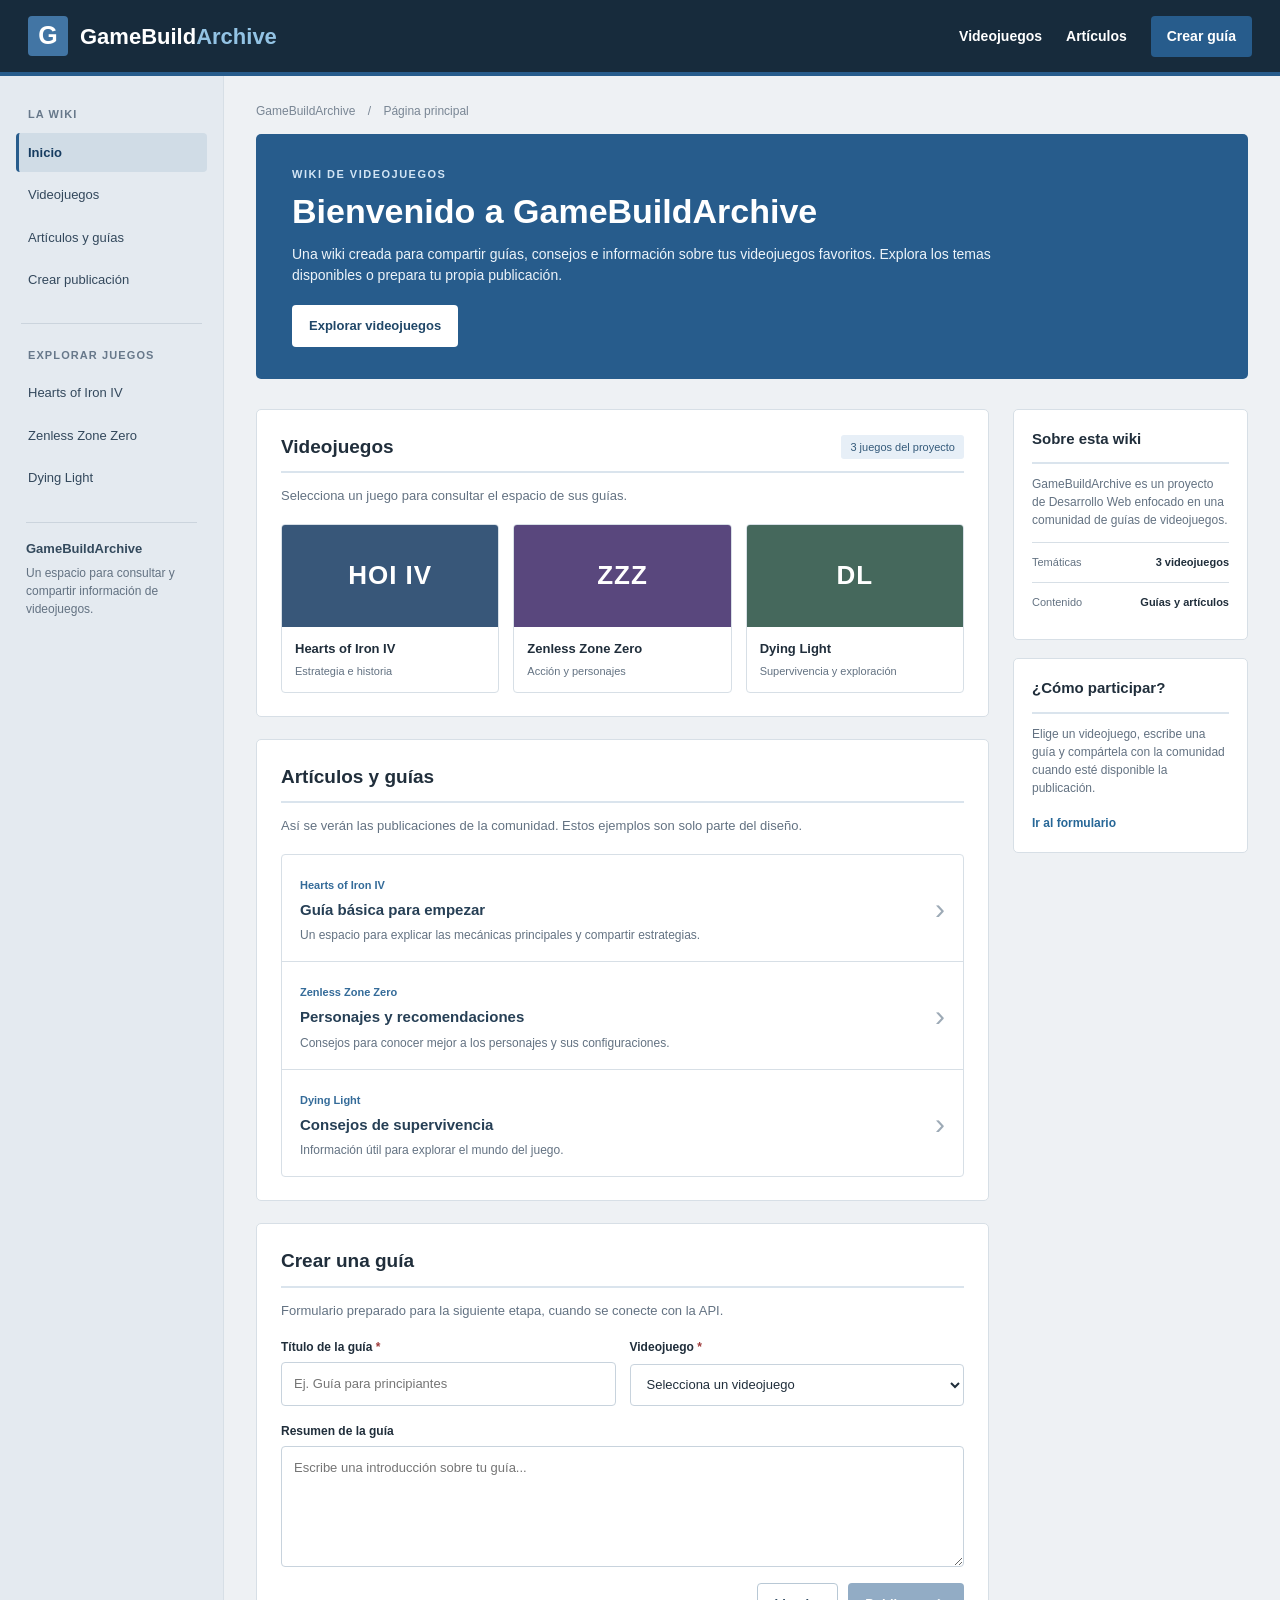
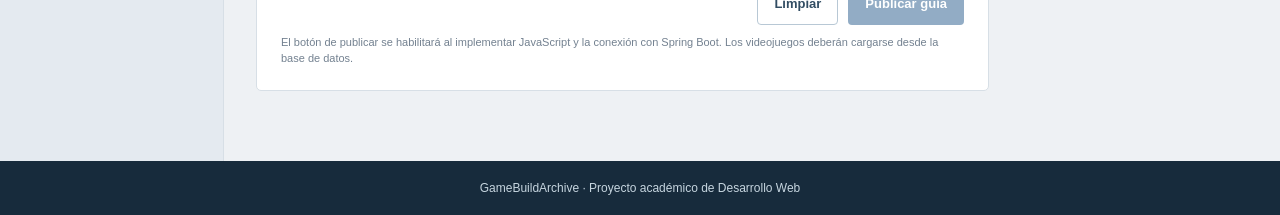
==== frontend/index.html @ 0c098656 "Primera implementacion de frontend" ====
<!DOCTYPE html>
<html lang="es">
<head>
  <meta charset="UTF-8">
  <meta name="viewport" content="width=device-width, initial-scale=1.0">
  <meta name="description" content="GameBuildArchive, wiki y comunidad de guías de videojuegos.">
  <title>GameBuildArchive | Wiki de videojuegos</title>
  <link rel="stylesheet" href="css/styles.css">
</head>
<body>
  <header class="cabecera" id="inicio">
    <div class="cabecera-interior">
      <a class="logo" href="#inicio" aria-label="GameBuildArchive, inicio">
        <span class="logo-cuadro" aria-hidden="true">G</span>
        <span>GameBuild<span class="logo-resaltado">Archive</span></span>
      </a>
      <nav class="enlaces-superiores" aria-label="Navegación superior">
        <a href="#videojuegos">Videojuegos</a>
        <a href="#articulos">Artículos</a>
        <a class="enlace-contribuir" href="#crear-guia">Crear guía</a>
      </nav>
    </div>
  </header>

  <div class="estructura">
    <aside class="barra-lateral" aria-label="Menú de la wiki">
      <p class="lateral-titulo">LA WIKI</p>
      <nav class="menu-lateral" aria-label="Secciones">
        <a href="#inicio" class="seleccionado">Inicio</a>
        <a href="#videojuegos">Videojuegos</a>
        <a href="#articulos">Artículos y guías</a>
        <a href="#crear-guia">Crear publicación</a>
      </nav>
      <div class="separador-lateral"></div>
      <p class="lateral-titulo">EXPLORAR JUEGOS</p>
      <nav class="menu-lateral" aria-label="Juegos disponibles">
        <a href="#hoi4">Hearts of Iron IV</a>
        <a href="#zzz">Zenless Zone Zero</a>
        <a href="#dyinglight">Dying Light</a>
      </nav>
      <div class="nota-lateral">
        <strong>GameBuildArchive</strong>
        <p>Un espacio para consultar y compartir información de videojuegos.</p>
      </div>
    </aside>

    <main class="principal">
      <div class="ruta">GameBuildArchive <span aria-hidden="true">/</span> Página principal</div>
      <section class="bienvenida" aria-labelledby="titulo-inicio">
        <p class="sobretitulo">WIKI DE VIDEOJUEGOS</p>
        <h1 id="titulo-inicio">Bienvenido a GameBuildArchive</h1>
        <p>Una wiki creada para compartir guías, consejos e información sobre tus videojuegos favoritos. Explora los temas disponibles o prepara tu propia publicación.</p>
        <a class="boton boton-claro" href="#videojuegos">Explorar videojuegos</a>
      </section>

      <div class="columnas-contenido">
        <div class="contenido-central">
          <section class="seccion" id="videojuegos" aria-labelledby="titulo-videojuegos">
            <div class="encabezado-seccion">
              <h2 id="titulo-videojuegos">Videojuegos</h2>
              <span class="etiqueta-simple">3 juegos del proyecto</span>
            </div>
            <p class="texto-secundario">Selecciona un juego para consultar el espacio de sus guías.</p>
            <div class="tarjetas-juegos">
              <a class="tarjeta-juego" href="#articulos" id="hoi4">
                <span class="bloque-juego bloque-azul" aria-hidden="true">HOI IV</span>
                <span class="tarjeta-cuerpo"><strong>Hearts of Iron IV</strong><small>Estrategia e historia</small></span>
              </a>
              <a class="tarjeta-juego" href="#articulos" id="zzz">
                <span class="bloque-juego bloque-violeta" aria-hidden="true">ZZZ</span>
                <span class="tarjeta-cuerpo"><strong>Zenless Zone Zero</strong><small>Acción y personajes</small></span>
              </a>
              <a class="tarjeta-juego" href="#articulos" id="dyinglight">
                <span class="bloque-juego bloque-verde" aria-hidden="true">DL</span>
                <span class="tarjeta-cuerpo"><strong>Dying Light</strong><small>Supervivencia y exploración</small></span>
              </a>
            </div>
          </section>

          <section class="seccion" id="articulos" aria-labelledby="titulo-articulos">
            <div class="encabezado-seccion"><h2 id="titulo-articulos">Artículos y guías</h2></div>
            <p class="texto-secundario">Así se verán las publicaciones de la comunidad. Estos ejemplos son solo parte del diseño.</p>
            <div class="lista-articulos">
              <article class="articulo">
                <div><span class="categoria-articulo">Hearts of Iron IV</span><h3>Guía básica para empezar</h3><p>Un espacio para explicar las mecánicas principales y compartir estrategias.</p></div>
                <span class="indicador-articulo" aria-hidden="true">›</span>
              </article>
              <article class="articulo">
                <div><span class="categoria-articulo">Zenless Zone Zero</span><h3>Personajes y recomendaciones</h3><p>Consejos para conocer mejor a los personajes y sus configuraciones.</p></div>
                <span class="indicador-articulo" aria-hidden="true">›</span>
              </article>
              <article class="articulo">
                <div><span class="categoria-articulo">Dying Light</span><h3>Consejos de supervivencia</h3><p>Información útil para explorar el mundo del juego.</p></div>
                <span class="indicador-articulo" aria-hidden="true">›</span>
              </article>
            </div>
          </section>

          <section class="seccion" id="crear-guia" aria-labelledby="titulo-crear">
            <div class="encabezado-seccion"><h2 id="titulo-crear">Crear una guía</h2></div>
            <p class="texto-secundario">Formulario preparado para la siguiente etapa, cuando se conecte con la API.</p>
            <form class="formulario" id="form-publicacion" autocomplete="off">
              <div class="fila-campos">
                <div class="campo">
                  <label for="titulo">Título de la guía <span aria-hidden="true">*</span></label>
                  <input id="titulo" name="titulo" type="text" maxlength="180" required placeholder="Ej. Guía para principiantes">
                </div>
                <div class="campo">
                  <label for="videojuego">Videojuego <span aria-hidden="true">*</span></label>
                  <select id="videojuego" name="videojuegoId" required>
                    <option value="" selected>Selecciona un videojuego</option>
                    <option value="hoi4">Hearts of Iron IV</option>
                    <option value="zzz">Zenless Zone Zero</option>
                    <option value="dyinglight">Dying Light</option>
                  </select>
                </div>
              </div>
              <div class="campo">
                <label for="resumen">Resumen de la guía</label>
                <textarea id="resumen" name="resumen" rows="5" placeholder="Escribe una introducción sobre tu guía..."></textarea>
              </div>
              <div class="acciones-formulario">
                <button type="reset" class="boton boton-borde">Limpiar</button>
                <button type="button" class="boton boton-oscuro" disabled title="Se habilitará al integrar la API">Publicar guía</button>
              </div>
              <p class="nota-formulario">El botón de publicar se habilitará al implementar JavaScript y la conexión con Spring Boot. Los videojuegos deberán cargarse desde la base de datos.</p>
            </form>
          </section>
        </div>

        <aside class="panel-derecho" aria-label="Información de la comunidad">
          <section class="panel-informativo">
            <h2>Sobre esta wiki</h2>
            <p>GameBuildArchive es un proyecto de Desarrollo Web enfocado en una comunidad de guías de videojuegos.</p>
            <div class="dato-simple"><span>Temáticas</span><strong>3 videojuegos</strong></div>
            <div class="dato-simple"><span>Contenido</span><strong>Guías y artículos</strong></div>
          </section>
          <section class="panel-informativo">
            <h2>¿Cómo participar?</h2>
            <p>Elige un videojuego, escribe una guía y compártela con la comunidad cuando esté disponible la publicación.</p>
            <a class="enlace-texto" href="#crear-guia">Ir al formulario</a>
          </section>
        </aside>
      </div>
    </main>
  </div>

  <footer class="pie">GameBuildArchive · Proyecto académico de Desarrollo Web</footer>
</body>
</html>
---- frontend/css/styles.css ----
:root {
  --fondo: #eef1f4;
  --blanco: #ffffff;
  --texto: #202e3b;
  --secundario: #637282;
  --borde: #d7dfe6;
  --azul: #275c8c;
  --cabecera: #172b3c;
  --lateral: #e4eaf0;
}
* { box-sizing: border-box; }
html { scroll-behavior: smooth; }
body { margin: 0; background: var(--fondo); color: var(--texto); font-family: Arial, Helvetica, sans-serif; line-height: 1.5; }
a { color: inherit; text-decoration: none; }
button, input, textarea, select { font: inherit; }
button, a, input, select, textarea { -webkit-tap-highlight-color: transparent; }
a:focus-visible, button:focus-visible, input:focus-visible, select:focus-visible, textarea:focus-visible { outline: 3px solid #75a9d2; outline-offset: 2px; }
.cabecera { background: var(--cabecera); color: #fff; border-bottom: 4px solid var(--azul); }
.cabecera-interior { max-width: 1440px; margin: 0 auto; min-height: 72px; padding: 0 28px; display: flex; gap: 25px; justify-content: space-between; align-items: center; }
.logo { font-size: 22px; font-weight: 800; display: inline-flex; align-items: center; gap: 12px; white-space: nowrap; }
.logo-cuadro { display: grid; place-items: center; width: 40px; height: 40px; background: #4275a4; color: white; font-size: 25px; border-radius: 4px; }
.logo-resaltado { color: #93c3e4; }
.enlaces-superiores { display: flex; align-items: center; gap: 24px; font-size: 14px; font-weight: bold; }
.enlaces-superiores a:hover { text-decoration: underline; }
.enlace-contribuir { background: var(--azul); padding: 10px 16px; border-radius: 4px; }
.estructura { display: grid; grid-template-columns: 224px minmax(0, 1fr); max-width: 1440px; margin: 0 auto; min-height: calc(100vh - 120px); }
.barra-lateral { padding: 30px 16px; background: var(--lateral); border-right: 1px solid var(--borde); }
.lateral-titulo { margin: 0 0 10px 12px; font-size: 11px; color: #67788a; font-weight: 800; letter-spacing: 1.1px; }
.menu-lateral { display: flex; flex-direction: column; gap: 3px; }
.menu-lateral a { padding: 10px 12px; font-size: 13px; border-radius: 4px; color: #33485c; }
.menu-lateral a:hover, .menu-lateral a.seleccionado { background: #d0dce6; color: #163c61; }
.menu-lateral a.seleccionado { font-weight: bold; border-left: 3px solid var(--azul); padding-left: 9px; }
.separador-lateral { height: 1px; background: #cbd4dd; margin: 23px 5px; }
.nota-lateral { border-top: 1px solid #cbd4dd; margin: 24px 10px 0; padding-top: 16px; font-size: 12px; color: var(--secundario); }
.nota-lateral strong { display: block; color: #344a5d; font-size: 13px; }
.nota-lateral p { margin: 6px 0; }
.principal { min-width: 0; padding: 26px 32px 48px; }
.ruta { color: #798694; font-size: 12px; margin-bottom: 14px; }
.ruta span { margin: 0 9px; }
.bienvenida { background: var(--azul); border-radius: 5px; color: #fff; padding: 32px 36px; margin-bottom: 30px; }
.sobretitulo { margin: 0 0 8px; color: #d2e5f5; font-size: 11px; font-weight: 800; letter-spacing: 1.5px; }
h1 { font-size: clamp(25px, 3vw, 34px); line-height: 1.2; margin: 0 0 13px; }
.bienvenida p:not(.sobretitulo) { max-width: 720px; font-size: 14px; color: #edf4fa; margin: 0 0 19px; }
.boton { display: inline-block; border-radius: 4px; padding: 10px 16px; font-weight: bold; font-size: 13px; border: 1px solid transparent; cursor: pointer; }
.boton-claro { color: #204768; background: #fff; }
.boton-claro:hover { background: #e7eff6; }
.columnas-contenido { display: grid; grid-template-columns: minmax(0, 1fr) 235px; gap: 24px; align-items: start; }
.contenido-central { min-width: 0; }
.seccion { background: #fff; border: 1px solid var(--borde); border-radius: 5px; margin-bottom: 22px; padding: 23px 24px; scroll-margin-top: 18px; }
.encabezado-seccion { display: flex; align-items: center; justify-content: space-between; gap: 12px; padding-bottom: 10px; margin-bottom: 13px; border-bottom: 2px solid #dae4ed; }
h2 { font-size: 19px; margin: 0; }
.etiqueta-simple { font-size: 11px; padding: 4px 9px; border-radius: 3px; background: #e7eff7; color: #345a7a; white-space: nowrap; }
.texto-secundario { color: var(--secundario); font-size: 13px; margin: 0 0 18px; }
.tarjetas-juegos { display: grid; grid-template-columns: repeat(3, minmax(0, 1fr)); gap: 14px; }
.tarjeta-juego { overflow: hidden; border: 1px solid var(--borde); border-radius: 4px; background: #fff; display: flex; flex-direction: column; transition: border-color 0.15s; }
.tarjeta-juego:hover { border-color: #6fa1cb; }
.bloque-juego { min-height: 102px; display: grid; place-items: center; color: white; font-size: 26px; font-weight: 800; letter-spacing: 1px; }
.bloque-azul { background: #385779; }
.bloque-violeta { background: #59477d; }
.bloque-verde { background: #45685c; }
.tarjeta-cuerpo { padding: 12px 13px; display: grid; gap: 5px; }
.tarjeta-cuerpo strong { font-size: 13px; }
.tarjeta-cuerpo small { color: var(--secundario); font-size: 11px; }
.lista-articulos { border: 1px solid var(--borde); border-radius: 4px; }
.articulo { display: flex; align-items: center; justify-content: space-between; gap: 15px; padding: 17px 18px; }
.articulo + .articulo { border-top: 1px solid var(--borde); }
.categoria-articulo { color: #346b99; font-weight: bold; font-size: 11px; }
.articulo h3 { margin: 3px 0 5px; font-size: 15px; color: #263f55; }
.articulo p { margin: 0; color: var(--secundario); font-size: 12px; }
.indicador-articulo { color: #9daab6; font-size: 30px; }
.panel-derecho { display: flex; flex-direction: column; gap: 18px; }
.panel-informativo { border: 1px solid var(--borde); border-radius: 5px; background: var(--blanco); padding: 18px; }
.panel-informativo h2 { font-size: 15px; padding-bottom: 12px; margin-bottom: 11px; border-bottom: 2px solid #dae4ed; }
.panel-informativo p { font-size: 12px; color: var(--secundario); margin: 0 0 13px; }
.dato-simple { display: flex; justify-content: space-between; align-items: start; gap: 8px; padding: 11px 0; border-top: 1px solid var(--borde); font-size: 11px; }
.dato-simple span { color: var(--secundario); }
.dato-simple strong { text-align: right; }
.enlace-texto { color: #276797; font-size: 12px; font-weight: bold; }
.enlace-texto:hover { text-decoration: underline; }
.formulario { display: grid; gap: 16px; }
.fila-campos { display: grid; grid-template-columns: 1fr 1fr; gap: 14px; }
.campo { display: grid; gap: 6px; }
.campo label { font-size: 12px; font-weight: bold; }
.campo label span { color: #9d3a3a; }
.campo input, .campo select, .campo textarea { width: 100%; background: white; color: var(--texto); border: 1px solid #c8d3dd; border-radius: 4px; padding: 11px 12px; font-size: 13px; }
.campo textarea { resize: vertical; min-height: 112px; }
.campo input:focus, .campo textarea:focus, .campo select:focus { border-color: var(--azul); }
.acciones-formulario { display: flex; justify-content: flex-end; gap: 10px; }
.boton-borde { background: white; border-color: #b8c8d5; color: #324d63; }
.boton-oscuro { background: var(--azul); color: white; }
.boton:disabled { opacity: .5; cursor: not-allowed; }
.nota-formulario { font-size: 11px; color: #738190; margin: -7px 0 0; }
.pie { padding: 18px 24px; background: var(--cabecera); color: #c6d5df; text-align: center; font-size: 12px; }
@media (max-width: 1150px) { .columnas-contenido { grid-template-columns: minmax(0,1fr); } .panel-derecho { display: grid; grid-template-columns: 1fr 1fr; } }
@media (max-width: 760px) { .cabecera-interior { padding: 15px; align-items: flex-start; flex-direction: column; gap: 12px; } .enlaces-superiores { gap: 12px; font-size: 12px; flex-wrap: wrap; } .estructura { grid-template-columns: 1fr; } .barra-lateral { border-right: 0; border-bottom: 1px solid var(--borde); padding: 14px; } .barra-lateral .lateral-titulo, .barra-lateral .separador-lateral, .barra-lateral .nota-lateral { display: none; } .menu-lateral { flex-direction: row; flex-wrap: wrap; gap: 4px; } .menu-lateral a { padding: 7px 9px; } .menu-lateral a.seleccionado { padding-left: 6px; } .principal { padding: 18px 14px 32px; } .bienvenida { padding: 25px 20px; } .seccion { padding: 19px 16px; } .tarjetas-juegos { grid-template-columns: 1fr; } .bloque-juego { min-height: 72px; } .panel-derecho { grid-template-columns: 1fr; } .fila-campos { grid-template-columns: 1fr; } }
@media (max-width: 370px) { .logo { font-size: 18px; } .encabezado-seccion { align-items: flex-start; flex-direction: column; } }
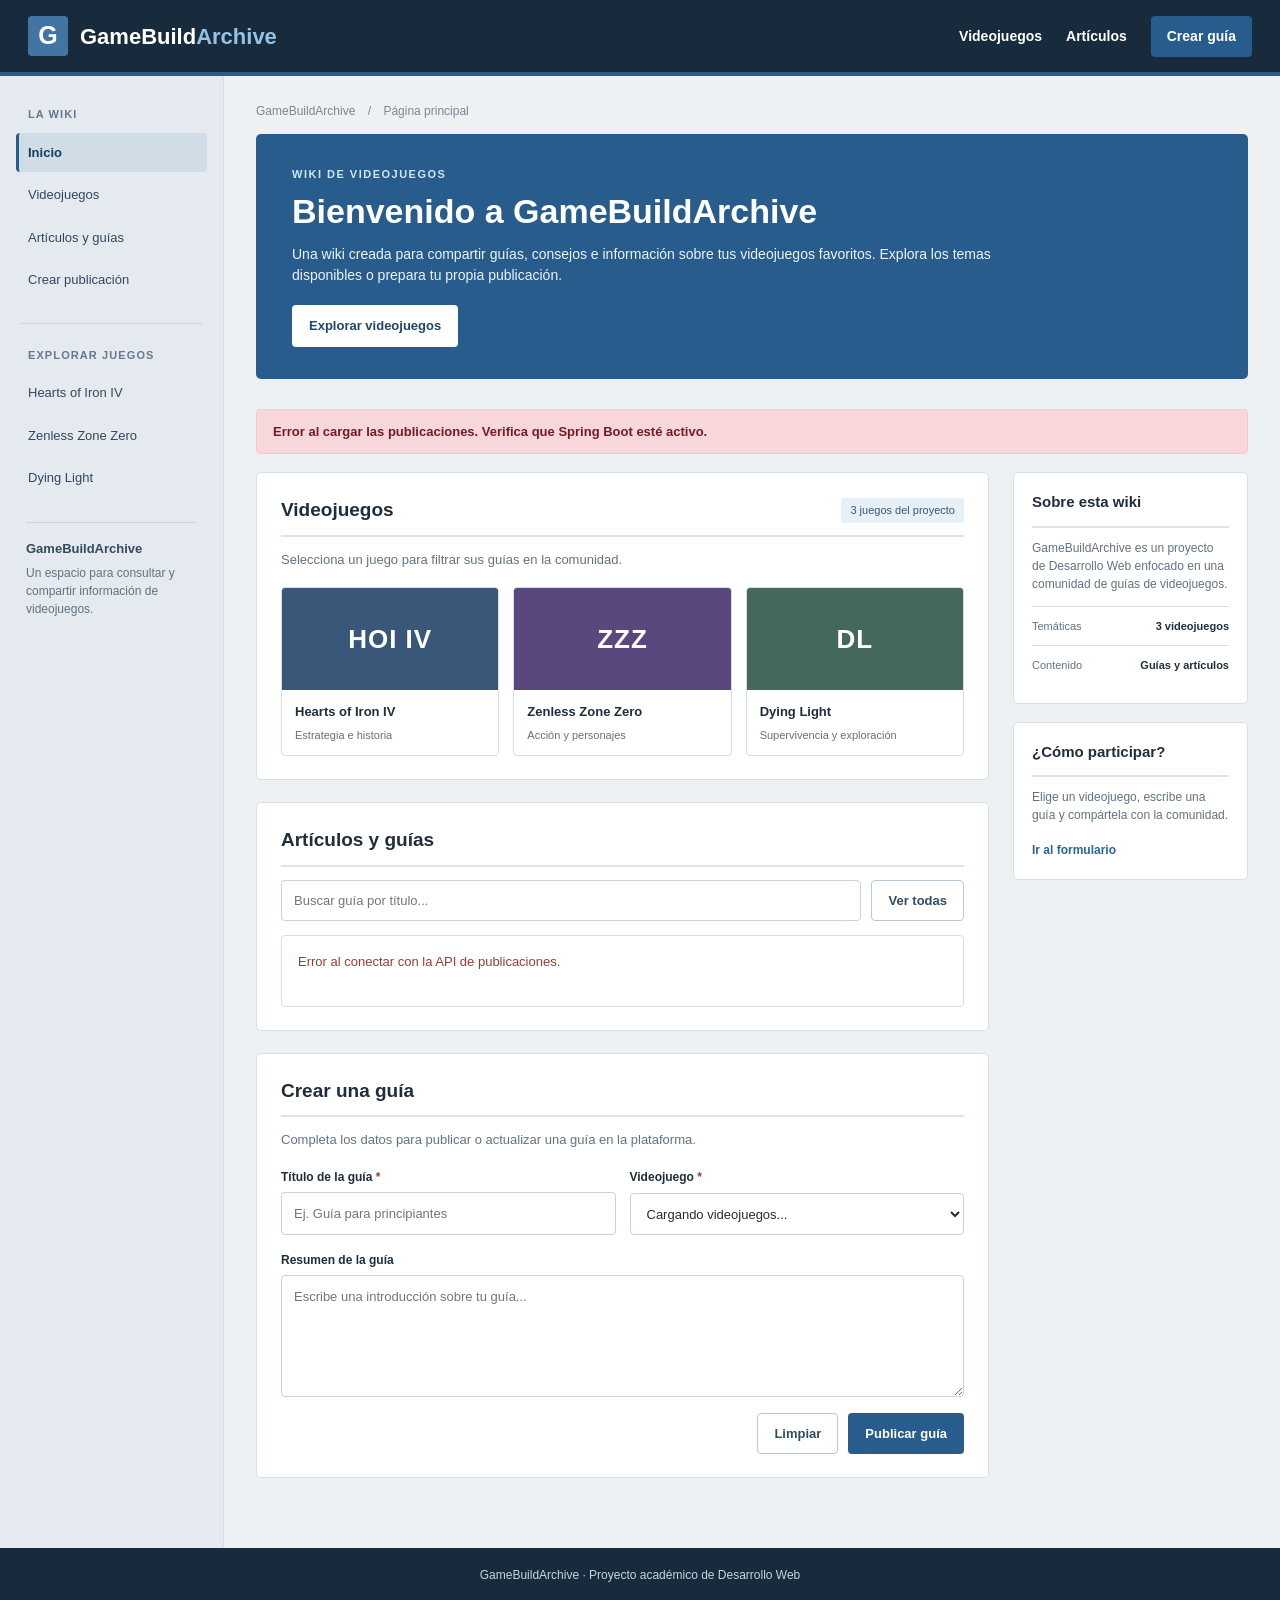
==== commit 6f83a4e7: "Implementar funciones Fetch y alertas de confirmacion y error en frontend" ====
--- a/frontend/index.html
+++ b/frontend/index.html
@@ -53,6 +53,9 @@
         <a class="boton boton-claro" href="#videojuegos">Explorar videojuegos</a>
       </section>
 
+      <!-- Contenedor dinámico para errores y confirmaciones HTTP -->
+      <div id="alerta-sistema" class="alerta-oculta" role="alert" aria-live="polite"></div>
+
       <div class="columnas-contenido">
         <div class="contenido-central">
           <section class="seccion" id="videojuegos" aria-labelledby="titulo-videojuegos">
@@ -60,7 +63,7 @@
               <h2 id="titulo-videojuegos">Videojuegos</h2>
               <span class="etiqueta-simple">3 juegos del proyecto</span>
             </div>
-            <p class="texto-secundario">Selecciona un juego para consultar el espacio de sus guías.</p>
+            <p class="texto-secundario">Selecciona un juego para filtrar sus guías en la comunidad.</p>
             <div class="tarjetas-juegos">
               <a class="tarjeta-juego" href="#articulos" id="hoi4">
                 <span class="bloque-juego bloque-azul" aria-hidden="true">HOI IV</span>
@@ -79,27 +82,18 @@
 
           <section class="seccion" id="articulos" aria-labelledby="titulo-articulos">
             <div class="encabezado-seccion"><h2 id="titulo-articulos">Artículos y guías</h2></div>
-            <p class="texto-secundario">Así se verán las publicaciones de la comunidad. Estos ejemplos son solo parte del diseño.</p>
-            <div class="lista-articulos">
-              <article class="articulo">
-                <div><span class="categoria-articulo">Hearts of Iron IV</span><h3>Guía básica para empezar</h3><p>Un espacio para explicar las mecánicas principales y compartir estrategias.</p></div>
-                <span class="indicador-articulo" aria-hidden="true">›</span>
-              </article>
-              <article class="articulo">
-                <div><span class="categoria-articulo">Zenless Zone Zero</span><h3>Personajes y recomendaciones</h3><p>Consejos para conocer mejor a los personajes y sus configuraciones.</p></div>
-                <span class="indicador-articulo" aria-hidden="true">›</span>
-              </article>
-              <article class="articulo">
-                <div><span class="categoria-articulo">Dying Light</span><h3>Consejos de supervivencia</h3><p>Información útil para explorar el mundo del juego.</p></div>
-                <span class="indicador-articulo" aria-hidden="true">›</span>
-              </article>
+            <div class="barra-filtros">
+              <input type="text" id="filtro-titulo" placeholder="Buscar guía por título...">
+              <button type="button" id="btn-limpiar-filtro" class="boton boton-borde">Ver todas</button>
             </div>
+            <div class="lista-articulos"></div>
           </section>
 
           <section class="seccion" id="crear-guia" aria-labelledby="titulo-crear">
             <div class="encabezado-seccion"><h2 id="titulo-crear">Crear una guía</h2></div>
-            <p class="texto-secundario">Formulario preparado para la siguiente etapa, cuando se conecte con la API.</p>
+            <p class="texto-secundario">Completa los datos para publicar o actualizar una guía en la plataforma.</p>
             <form class="formulario" id="form-publicacion" autocomplete="off">
+              <input type="hidden" id="publicacion-id" value="">
               <div class="fila-campos">
                 <div class="campo">
                   <label for="titulo">Título de la guía <span aria-hidden="true">*</span></label>
@@ -108,10 +102,7 @@
                 <div class="campo">
                   <label for="videojuego">Videojuego <span aria-hidden="true">*</span></label>
                   <select id="videojuego" name="videojuegoId" required>
-                    <option value="" selected>Selecciona un videojuego</option>
-                    <option value="hoi4">Hearts of Iron IV</option>
-                    <option value="zzz">Zenless Zone Zero</option>
-                    <option value="dyinglight">Dying Light</option>
+                    <option value="" selected>Cargando videojuegos...</option>
                   </select>
                 </div>
               </div>
@@ -120,10 +111,9 @@
                 <textarea id="resumen" name="resumen" rows="5" placeholder="Escribe una introducción sobre tu guía..."></textarea>
               </div>
               <div class="acciones-formulario">
-                <button type="reset" class="boton boton-borde">Limpiar</button>
-                <button type="button" class="boton boton-oscuro" disabled title="Se habilitará al integrar la API">Publicar guía</button>
+                <button type="reset" id="btn-cancelar-edicion" class="boton boton-borde">Limpiar</button>
+                <button type="submit" id="btn-submit-publicacion" class="boton boton-oscuro">Publicar guía</button>
               </div>
-              <p class="nota-formulario">El botón de publicar se habilitará al implementar JavaScript y la conexión con Spring Boot. Los videojuegos deberán cargarse desde la base de datos.</p>
             </form>
           </section>
         </div>
@@ -137,7 +127,7 @@
           </section>
           <section class="panel-informativo">
             <h2>¿Cómo participar?</h2>
-            <p>Elige un videojuego, escribe una guía y compártela con la comunidad cuando esté disponible la publicación.</p>
+            <p>Elige un videojuego, escribe una guía y compártela con la comunidad.</p>
             <a class="enlace-texto" href="#crear-guia">Ir al formulario</a>
           </section>
         </aside>
@@ -146,5 +136,6 @@
   </div>
 
   <footer class="pie">GameBuildArchive · Proyecto académico de Desarrollo Web</footer>
+  <script src="js/app.js"></script>
 </body>
-</html>
+</html>
--- a/frontend/css/styles.css
+++ b/frontend/css/styles.css
@@ -62,12 +62,11 @@
 .tarjeta-cuerpo strong { font-size: 13px; }
 .tarjeta-cuerpo small { color: var(--secundario); font-size: 11px; }
 .lista-articulos { border: 1px solid var(--borde); border-radius: 4px; }
-.articulo { display: flex; align-items: center; justify-content: space-between; gap: 15px; padding: 17px 18px; }
+.articulo { display: flex; flex-direction: column; align-items: stretch; gap: 10px; padding: 17px 18px; }
 .articulo + .articulo { border-top: 1px solid var(--borde); }
 .categoria-articulo { color: #346b99; font-weight: bold; font-size: 11px; }
 .articulo h3 { margin: 3px 0 5px; font-size: 15px; color: #263f55; }
 .articulo p { margin: 0; color: var(--secundario); font-size: 12px; }
-.indicador-articulo { color: #9daab6; font-size: 30px; }
 .panel-derecho { display: flex; flex-direction: column; gap: 18px; }
 .panel-informativo { border: 1px solid var(--borde); border-radius: 5px; background: var(--blanco); padding: 18px; }
 .panel-informativo h2 { font-size: 15px; padding-bottom: 12px; margin-bottom: 11px; border-bottom: 2px solid #dae4ed; }
@@ -89,8 +88,31 @@
 .boton-borde { background: white; border-color: #b8c8d5; color: #324d63; }
 .boton-oscuro { background: var(--azul); color: white; }
 .boton:disabled { opacity: .5; cursor: not-allowed; }
-.nota-formulario { font-size: 11px; color: #738190; margin: -7px 0 0; }
 .pie { padding: 18px 24px; background: var(--cabecera); color: #c6d5df; text-align: center; font-size: 12px; }
+
+/* Alertas de confirmación y error */
+.alerta-oculta { display: none; }
+.alerta { padding: 12px 16px; border-radius: 4px; margin-bottom: 18px; font-size: 13px; font-weight: bold; border: 1px solid transparent; }
+.alerta-exito { background: #dff0d8; color: #2b542c; border-color: #c3e6cb; }
+.alerta-error { background: #f8d7da; color: #721c24; border-color: #f5c6cb; }
+
+/* Barra de filtros y botones de acción */
+.barra-filtros { display: flex; gap: 10px; margin-bottom: 14px; }
+.barra-filtros input { flex: 1; background: #fff; border: 1px solid #c8d3dd; border-radius: 4px; padding: 8px 12px; font-size: 13px; }
+.articulo-cabecera { display: flex; justify-content: space-between; align-items: flex-start; gap: 12px; }
+.articulo-acciones { display: flex; gap: 8px; flex-wrap: wrap; }
+.btn-mini { padding: 5px 10px; font-size: 11px; border-radius: 3px; border: 1px solid #c8d3dd; background: #f8fafc; cursor: pointer; font-weight: bold; }
+.btn-mini:hover { background: #e4eaf0; }
+.btn-peligro { color: #9d3a3a; border-color: #e2b4b4; }
+.btn-peligro:hover { background: #f8d7da; }
+
+/* Caja de observaciones/comentarios */
+.caja-comentarios { margin-top: 8px; padding-top: 12px; border-top: 1px dashed var(--borde); font-size: 12px; }
+.lista-comentarios { display: grid; gap: 6px; margin-bottom: 8px; }
+.item-comentario { background: #f4f7f9; padding: 8px 10px; border-radius: 4px; display: flex; justify-content: space-between; align-items: center; }
+.form-comentario { display: flex; gap: 8px; }
+.form-comentario input { flex: 1; padding: 6px 10px; border: 1px solid #c8d3dd; border-radius: 4px; font-size: 12px; }
+
 @media (max-width: 1150px) { .columnas-contenido { grid-template-columns: minmax(0,1fr); } .panel-derecho { display: grid; grid-template-columns: 1fr 1fr; } }
 @media (max-width: 760px) { .cabecera-interior { padding: 15px; align-items: flex-start; flex-direction: column; gap: 12px; } .enlaces-superiores { gap: 12px; font-size: 12px; flex-wrap: wrap; } .estructura { grid-template-columns: 1fr; } .barra-lateral { border-right: 0; border-bottom: 1px solid var(--borde); padding: 14px; } .barra-lateral .lateral-titulo, .barra-lateral .separador-lateral, .barra-lateral .nota-lateral { display: none; } .menu-lateral { flex-direction: row; flex-wrap: wrap; gap: 4px; } .menu-lateral a { padding: 7px 9px; } .menu-lateral a.seleccionado { padding-left: 6px; } .principal { padding: 18px 14px 32px; } .bienvenida { padding: 25px 20px; } .seccion { padding: 19px 16px; } .tarjetas-juegos { grid-template-columns: 1fr; } .bloque-juego { min-height: 72px; } .panel-derecho { grid-template-columns: 1fr; } .fila-campos { grid-template-columns: 1fr; } }
-@media (max-width: 370px) { .logo { font-size: 18px; } .encabezado-seccion { align-items: flex-start; flex-direction: column; } }
+@media (max-width: 370px) { .logo { font-size: 18px; } .encabezado-seccion { align-items: flex-start; flex-direction: column; } }
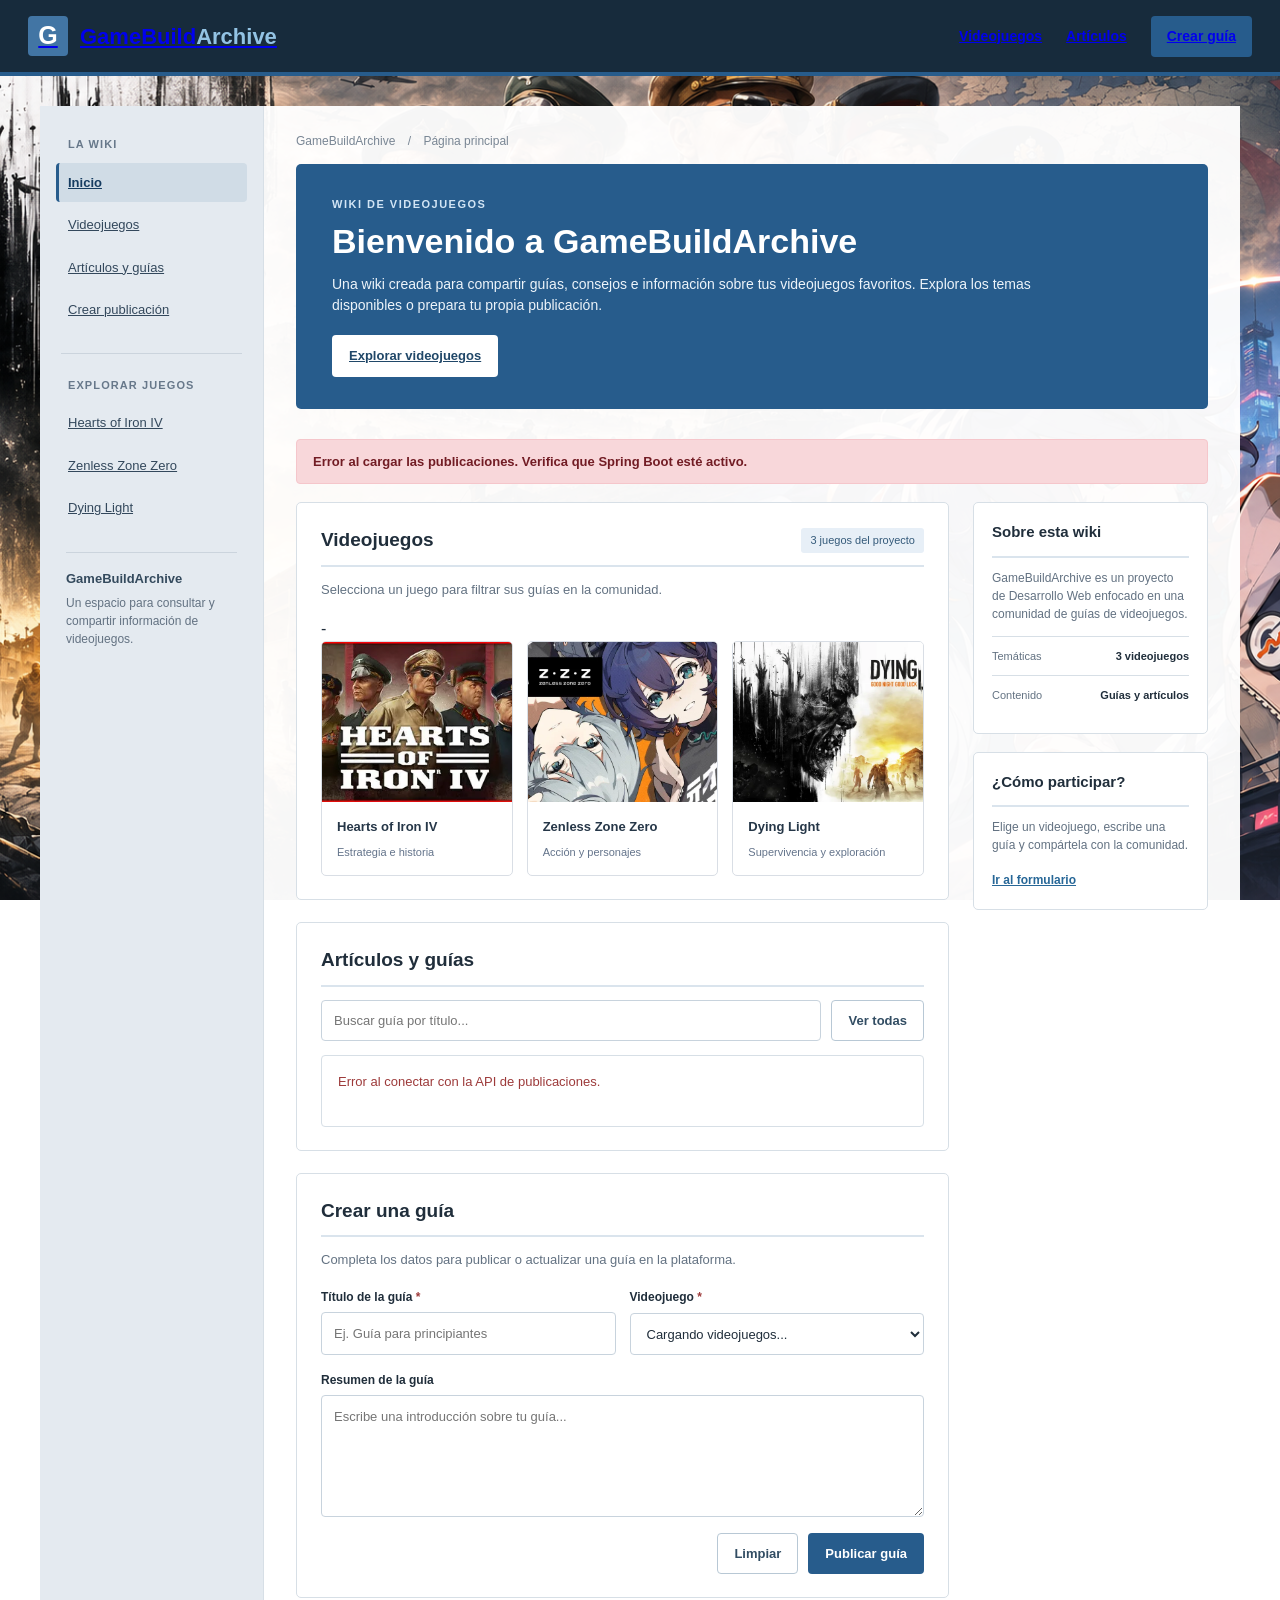
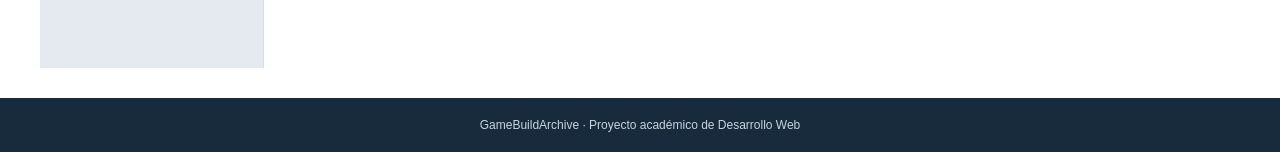
==== commit d6d5298a: "Implementacion de imagenes y un fondo" ====
--- a/frontend/index.html
+++ b/frontend/index.html
@@ -64,19 +64,29 @@
               <span class="etiqueta-simple">3 juegos del proyecto</span>
             </div>
             <p class="texto-secundario">Selecciona un juego para filtrar sus guías en la comunidad.</p>
+            -
             <div class="tarjetas-juegos">
-              <a class="tarjeta-juego" href="#articulos" id="hoi4">
-                <span class="bloque-juego bloque-azul" aria-hidden="true">HOI IV</span>
-                <span class="tarjeta-cuerpo"><strong>Hearts of Iron IV</strong><small>Estrategia e historia</small></span>
-              </a>
-              <a class="tarjeta-juego" href="#articulos" id="zzz">
-                <span class="bloque-juego bloque-violeta" aria-hidden="true">ZZZ</span>
-                <span class="tarjeta-cuerpo"><strong>Zenless Zone Zero</strong><small>Acción y personajes</small></span>
-              </a>
-              <a class="tarjeta-juego" href="#articulos" id="dyinglight">
-                <span class="bloque-juego bloque-verde" aria-hidden="true">DL</span>
-                <span class="tarjeta-cuerpo"><strong>Dying Light</strong><small>Supervivencia y exploración</small></span>
-              </a>
+                <a class="tarjeta-juego" href="#articulos" id="hoi4">
+                    <img src="img/hoi4.jpg" alt="Hearts of Iron IV" class="imagen-juego">
+                    <span class="tarjeta-cuerpo">
+                        <strong>Hearts of Iron IV</strong>
+                        <small>Estrategia e historia</small>
+                    </span>
+                </a>
+                <a class="tarjeta-juego" href="#articulos" id="zzz">
+                    <img src="img/zzz.jpg" alt="Zenless Zone Zero" class="imagen-juego">
+                    <span class="tarjeta-cuerpo">
+                        <strong>Zenless Zone Zero</strong>
+                        <small>Acción y personajes</small>
+                    </span>
+                </a>
+                <a class="tarjeta-juego" href="#articulos" id="dyinglight">
+                    <img src="img/dyinglight.jpg" alt="Dying Light" class="imagen-juego">
+                    <span class="tarjeta-cuerpo">
+                        <strong>Dying Light</strong>
+                        <small>Supervivencia y exploración</small>
+                    </span>
+                </a>
             </div>
           </section>
 
--- a/frontend/css/styles.css
+++ b/frontend/css/styles.css
@@ -1,118 +1,746 @@
 :root {
-  --fondo: #eef1f4;
-  --blanco: #ffffff;
-  --texto: #202e3b;
-  --secundario: #637282;
-  --borde: #d7dfe6;
-  --azul: #275c8c;
-  --cabecera: #172b3c;
-  --lateral: #e4eaf0;
-}
-* { box-sizing: border-box; }
-html { scroll-behavior: smooth; }
-body { margin: 0; background: var(--fondo); color: var(--texto); font-family: Arial, Helvetica, sans-serif; line-height: 1.5; }
-a { color: inherit; text-decoration: none; }
-button, input, textarea, select { font: inherit; }
-button, a, input, select, textarea { -webkit-tap-highlight-color: transparent; }
-a:focus-visible, button:focus-visible, input:focus-visible, select:focus-visible, textarea:focus-visible { outline: 3px solid #75a9d2; outline-offset: 2px; }
-.cabecera { background: var(--cabecera); color: #fff; border-bottom: 4px solid var(--azul); }
-.cabecera-interior { max-width: 1440px; margin: 0 auto; min-height: 72px; padding: 0 28px; display: flex; gap: 25px; justify-content: space-between; align-items: center; }
-.logo { font-size: 22px; font-weight: 800; display: inline-flex; align-items: center; gap: 12px; white-space: nowrap; }
-.logo-cuadro { display: grid; place-items: center; width: 40px; height: 40px; background: #4275a4; color: white; font-size: 25px; border-radius: 4px; }
-.logo-resaltado { color: #93c3e4; }
-.enlaces-superiores { display: flex; align-items: center; gap: 24px; font-size: 14px; font-weight: bold; }
-.enlaces-superiores a:hover { text-decoration: underline; }
-.enlace-contribuir { background: var(--azul); padding: 10px 16px; border-radius: 4px; }
-.estructura { display: grid; grid-template-columns: 224px minmax(0, 1fr); max-width: 1440px; margin: 0 auto; min-height: calc(100vh - 120px); }
-.barra-lateral { padding: 30px 16px; background: var(--lateral); border-right: 1px solid var(--borde); }
-.lateral-titulo { margin: 0 0 10px 12px; font-size: 11px; color: #67788a; font-weight: 800; letter-spacing: 1.1px; }
-.menu-lateral { display: flex; flex-direction: column; gap: 3px; }
-.menu-lateral a { padding: 10px 12px; font-size: 13px; border-radius: 4px; color: #33485c; }
-.menu-lateral a:hover, .menu-lateral a.seleccionado { background: #d0dce6; color: #163c61; }
-.menu-lateral a.seleccionado { font-weight: bold; border-left: 3px solid var(--azul); padding-left: 9px; }
-.separador-lateral { height: 1px; background: #cbd4dd; margin: 23px 5px; }
-.nota-lateral { border-top: 1px solid #cbd4dd; margin: 24px 10px 0; padding-top: 16px; font-size: 12px; color: var(--secundario); }
-.nota-lateral strong { display: block; color: #344a5d; font-size: 13px; }
-.nota-lateral p { margin: 6px 0; }
-.principal { min-width: 0; padding: 26px 32px 48px; }
-.ruta { color: #798694; font-size: 12px; margin-bottom: 14px; }
-.ruta span { margin: 0 9px; }
-.bienvenida { background: var(--azul); border-radius: 5px; color: #fff; padding: 32px 36px; margin-bottom: 30px; }
-.sobretitulo { margin: 0 0 8px; color: #d2e5f5; font-size: 11px; font-weight: 800; letter-spacing: 1.5px; }
-h1 { font-size: clamp(25px, 3vw, 34px); line-height: 1.2; margin: 0 0 13px; }
-.bienvenida p:not(.sobretitulo) { max-width: 720px; font-size: 14px; color: #edf4fa; margin: 0 0 19px; }
-.boton { display: inline-block; border-radius: 4px; padding: 10px 16px; font-weight: bold; font-size: 13px; border: 1px solid transparent; cursor: pointer; }
-.boton-claro { color: #204768; background: #fff; }
-.boton-claro:hover { background: #e7eff6; }
-.columnas-contenido { display: grid; grid-template-columns: minmax(0, 1fr) 235px; gap: 24px; align-items: start; }
-.contenido-central { min-width: 0; }
-.seccion { background: #fff; border: 1px solid var(--borde); border-radius: 5px; margin-bottom: 22px; padding: 23px 24px; scroll-margin-top: 18px; }
-.encabezado-seccion { display: flex; align-items: center; justify-content: space-between; gap: 12px; padding-bottom: 10px; margin-bottom: 13px; border-bottom: 2px solid #dae4ed; }
-h2 { font-size: 19px; margin: 0; }
-.etiqueta-simple { font-size: 11px; padding: 4px 9px; border-radius: 3px; background: #e7eff7; color: #345a7a; white-space: nowrap; }
-.texto-secundario { color: var(--secundario); font-size: 13px; margin: 0 0 18px; }
-.tarjetas-juegos { display: grid; grid-template-columns: repeat(3, minmax(0, 1fr)); gap: 14px; }
-.tarjeta-juego { overflow: hidden; border: 1px solid var(--borde); border-radius: 4px; background: #fff; display: flex; flex-direction: column; transition: border-color 0.15s; }
-.tarjeta-juego:hover { border-color: #6fa1cb; }
-.bloque-juego { min-height: 102px; display: grid; place-items: center; color: white; font-size: 26px; font-weight: 800; letter-spacing: 1px; }
-.bloque-azul { background: #385779; }
-.bloque-violeta { background: #59477d; }
-.bloque-verde { background: #45685c; }
-.tarjeta-cuerpo { padding: 12px 13px; display: grid; gap: 5px; }
-.tarjeta-cuerpo strong { font-size: 13px; }
-.tarjeta-cuerpo small { color: var(--secundario); font-size: 11px; }
-.lista-articulos { border: 1px solid var(--borde); border-radius: 4px; }
-.articulo { display: flex; flex-direction: column; align-items: stretch; gap: 10px; padding: 17px 18px; }
-.articulo + .articulo { border-top: 1px solid var(--borde); }
-.categoria-articulo { color: #346b99; font-weight: bold; font-size: 11px; }
-.articulo h3 { margin: 3px 0 5px; font-size: 15px; color: #263f55; }
-.articulo p { margin: 0; color: var(--secundario); font-size: 12px; }
-.panel-derecho { display: flex; flex-direction: column; gap: 18px; }
-.panel-informativo { border: 1px solid var(--borde); border-radius: 5px; background: var(--blanco); padding: 18px; }
-.panel-informativo h2 { font-size: 15px; padding-bottom: 12px; margin-bottom: 11px; border-bottom: 2px solid #dae4ed; }
-.panel-informativo p { font-size: 12px; color: var(--secundario); margin: 0 0 13px; }
-.dato-simple { display: flex; justify-content: space-between; align-items: start; gap: 8px; padding: 11px 0; border-top: 1px solid var(--borde); font-size: 11px; }
-.dato-simple span { color: var(--secundario); }
-.dato-simple strong { text-align: right; }
-.enlace-texto { color: #276797; font-size: 12px; font-weight: bold; }
-.enlace-texto:hover { text-decoration: underline; }
-.formulario { display: grid; gap: 16px; }
-.fila-campos { display: grid; grid-template-columns: 1fr 1fr; gap: 14px; }
-.campo { display: grid; gap: 6px; }
-.campo label { font-size: 12px; font-weight: bold; }
-.campo label span { color: #9d3a3a; }
-.campo input, .campo select, .campo textarea { width: 100%; background: white; color: var(--texto); border: 1px solid #c8d3dd; border-radius: 4px; padding: 11px 12px; font-size: 13px; }
-.campo textarea { resize: vertical; min-height: 112px; }
-.campo input:focus, .campo textarea:focus, .campo select:focus { border-color: var(--azul); }
-.acciones-formulario { display: flex; justify-content: flex-end; gap: 10px; }
-.boton-borde { background: white; border-color: #b8c8d5; color: #324d63; }
-.boton-oscuro { background: var(--azul); color: white; }
-.boton:disabled { opacity: .5; cursor: not-allowed; }
-.pie { padding: 18px 24px; background: var(--cabecera); color: #c6d5df; text-align: center; font-size: 12px; }
+    --fondo: #eef1f4;
+    --blanco: #ffffff;
+    --texto: #202e3b;
+    --secundario: #637282;
+    --borde: #d7dfe6;
+    --azul: #275c8c;
+    --cabecera: #172b3c;
+    --lateral: #e4eaf0;
+}
+
+* {
+    box-sizing: border-box;
+}
+
+html {
+    scroll-behavior: smooth;
+}
+
+body {
+    margin: 0;
+    background-image: url("../img/fongo-wiki.png");
+    background-size: cover;
+    background-position: center;
+    background-repeat: no-repeat;
+    background-attachment: fixed;
+    color: var(--texto);
+    font-family: Arial, Helvetica, sans-serif;
+    line-height: 1.5;
+}
+
+button,
+input,
+textarea,
+select {
+    font: inherit;
+}
+
+button,
+a,
+input,
+select,
+textarea {
+    -webkit-tap-highlight-color: transparent;
+}
+
+a:focus-visible,
+button:focus-visible,
+input:focus-visible,
+select:focus-visible,
+textarea:focus-visible {
+    outline: 3px solid #75a9d2;
+    outline-offset: 2px;
+}
+
+.cabecera {
+    background: var(--cabecera);
+    color: #fff;
+    border-bottom: 4px solid var(--azul);
+}
+
+.cabecera-interior {
+    max-width: 1440px;
+    min-height: 72px;
+    margin: 0 auto;
+    padding: 0 28px;
+    display: flex;
+    align-items: center;
+    justify-content: space-between;
+    gap: 25px;
+}
+
+.logo {
+    display: inline-flex;
+    align-items: center;
+    gap: 12px;
+    font-size: 22px;
+    font-weight: 800;
+    white-space: nowrap;
+}
+
+.logo-cuadro {
+    width: 40px;
+    height: 40px;
+    display: grid;
+    place-items: center;
+    background: #4275a4;
+    color: white;
+    font-size: 25px;
+    border-radius: 4px;
+}
+
+.logo-resaltado {
+    color: #93c3e4;
+}
+
+.enlaces-superiores {
+    display: flex;
+    align-items: center;
+    gap: 24px;
+    font-size: 14px;
+    font-weight: bold;
+}
+
+.enlaces-superiores a:hover {
+    text-decoration: underline;
+}
+
+.enlace-contribuir {
+    background: var(--azul);
+    padding: 10px 16px;
+    border-radius: 4px;
+}
+
+.estructura {
+    display: grid;
+    grid-template-columns: 224px minmax(0, 1fr);
+    max-width: 1200px;
+    margin: 30px auto;
+    min-height: calc(100vh - 120px);
+    background-color: rgba(255, 255, 255, 0.96);
+}
+
+
+.barra-lateral {
+    padding: 30px 16px;
+    background: var(--lateral);
+    border-right: 1px solid var(--borde);
+}
+
+.lateral-titulo {
+    margin: 0 0 10px 12px;
+    color: #67788a;
+    font-size: 11px;
+    font-weight: 800;
+    letter-spacing: 1.1px;
+}
+
+.menu-lateral {
+    display: flex;
+    flex-direction: column;
+    gap: 3px;
+}
+
+.menu-lateral a {
+    padding: 10px 12px;
+    color: #33485c;
+    font-size: 13px;
+    border-radius: 4px;
+}
+
+.menu-lateral a:hover,
+.menu-lateral a.seleccionado {
+    background: #d0dce6;
+    color: #163c61;
+}
+
+.menu-lateral a.seleccionado {
+    padding-left: 9px;
+    font-weight: bold;
+    border-left: 3px solid var(--azul);
+}
+
+.separador-lateral {
+    height: 1px;
+    margin: 23px 5px;
+    background: #cbd4dd;
+}
+
+.nota-lateral {
+    margin: 24px 10px 0;
+    padding-top: 16px;
+    color: var(--secundario);
+    font-size: 12px;
+    border-top: 1px solid #cbd4dd;
+}
+
+.nota-lateral strong {
+    display: block;
+    color: #344a5d;
+    font-size: 13px;
+}
+
+.nota-lateral p {
+    margin: 6px 0;
+}
+
+.principal {
+    min-width: 0;
+    padding: 26px 32px 48px;
+}
+
+.ruta {
+    margin-bottom: 14px;
+    color: #798694;
+    font-size: 12px;
+}
+
+.ruta span {
+    margin: 0 9px;
+}
+
+.bienvenida {
+    margin-bottom: 30px;
+    padding: 32px 36px;
+    background: var(--azul);
+    color: #fff;
+    border-radius: 5px;
+}
+
+.sobretitulo {
+    margin: 0 0 8px;
+    color: #d2e5f5;
+    font-size: 11px;
+    font-weight: 800;
+    letter-spacing: 1.5px;
+}
+
+h1 {
+    margin: 0 0 13px;
+    font-size: clamp(25px, 3vw, 34px);
+    line-height: 1.2;
+}
+
+.bienvenida p:not(.sobretitulo) {
+    max-width: 720px;
+    margin: 0 0 19px;
+    color: #edf4fa;
+    font-size: 14px;
+}
+
+.boton {
+    display: inline-block;
+    padding: 10px 16px;
+    background: white;
+    color: #204768;
+    font-size: 13px;
+    font-weight: bold;
+    border: 1px solid transparent;
+    border-radius: 4px;
+    cursor: pointer;
+}
+
+.boton-claro {
+    background: #fff;
+    color: #204768;
+}
+
+.boton-claro:hover {
+    background: #e7eff6;
+}
+
+.columnas-contenido {
+    display: grid;
+    grid-template-columns: minmax(0, 1fr) 235px;
+    align-items: start;
+    gap: 24px;
+}
+
+.contenido-central {
+    min-width: 0;
+}
+
+.seccion {
+    margin-bottom: 22px;
+    padding: 23px 24px;
+    background: #fff;
+    border: 1px solid var(--borde);
+    border-radius: 5px;
+    scroll-margin-top: 18px;
+}
+
+.encabezado-seccion {
+    display: flex;
+    align-items: center;
+    justify-content: space-between;
+    gap: 12px;
+    margin-bottom: 13px;
+    padding-bottom: 10px;
+    border-bottom: 2px solid #dae4ed;
+}
+
+h2 {
+    margin: 0;
+    font-size: 19px;
+}
+
+.etiqueta-simple {
+    padding: 4px 9px;
+    background: #e7eff7;
+    color: #345a7a;
+    font-size: 11px;
+    border-radius: 3px;
+    white-space: nowrap;
+}
+
+.texto-secundario {
+    margin: 0 0 18px;
+    color: var(--secundario);
+    font-size: 13px;
+}
+
+.tarjetas-juegos {
+    display: grid;
+    grid-template-columns: repeat(3, minmax(0, 1fr));
+    gap: 14px;
+}
+
+.tarjeta-juego {
+    overflow: hidden;
+    display: flex;
+    flex-direction: column;
+    background: #fff;
+    text-decoration: none;
+    border: 1px solid #d9dee5;
+    border-radius: 5px;
+}
+
+.tarjeta-juego:hover {
+    border-color: #8a9bad;
+}
+
+.bloque-juego {
+    min-height: 102px;
+    display: grid;
+    place-items: center;
+    color: white;
+    font-size: 26px;
+    font-weight: 800;
+    letter-spacing: 1px;
+}
+
+.bloque-azul {
+    background: #385779;
+}
+
+.bloque-violeta {
+    background: #59477d;
+}
+
+.bloque-verde {
+    background: #45685c;
+}
+
+.imagen-juego {
+    width: 100%;
+    height: 160px;
+    display: block;
+    object-fit: cover;
+}
+
+.tarjeta-cuerpo {
+    display: block;
+    padding: 15px;
+}
+
+.tarjeta-cuerpo strong {
+    display: block;
+    margin-bottom: 7px;
+    color: #263748;
+    font-size: 13px;
+}
+
+.tarjeta-cuerpo small {
+    display: block;
+    color: #64748b;
+    font-size: 11px;
+}
+
+.lista-articulos {
+    border: 1px solid var(--borde);
+    border-radius: 4px;
+}
+
+.articulo {
+    display: flex;
+    flex-direction: column;
+    align-items: stretch;
+    gap: 10px;
+    padding: 17px 18px;
+}
+
+.articulo + .articulo {
+    border-top: 1px solid var(--borde);
+}
+
+.categoria-articulo {
+    color: #346b99;
+    font-size: 11px;
+    font-weight: bold;
+}
+
+.articulo h3 {
+    margin: 3px 0 5px;
+    color: #263f55;
+    font-size: 15px;
+}
+
+.articulo p {
+    margin: 0;
+    color: var(--secundario);
+    font-size: 12px;
+}
+
+.panel-derecho {
+    display: flex;
+    flex-direction: column;
+    gap: 18px;
+}
+
+.panel-informativo {
+    padding: 18px;
+    background: var(--blanco);
+    border: 1px solid var(--borde);
+    border-radius: 5px;
+}
+
+.panel-informativo h2 {
+    margin-bottom: 11px;
+    padding-bottom: 12px;
+    font-size: 15px;
+    border-bottom: 2px solid #dae4ed;
+}
+
+.panel-informativo p {
+    margin: 0 0 13px;
+    color: var(--secundario);
+    font-size: 12px;
+}
+
+.dato-simple {
+    display: flex;
+    align-items: start;
+    justify-content: space-between;
+    gap: 8px;
+    padding: 11px 0;
+    font-size: 11px;
+    border-top: 1px solid var(--borde);
+}
+
+.dato-simple span {
+    color: var(--secundario);
+}
+
+.dato-simple strong {
+    text-align: right;
+}
+
+.enlace-texto {
+    color: #276797;
+    font-size: 12px;
+    font-weight: bold;
+}
+
+.enlace-texto:hover {
+    text-decoration: underline;
+}
+
+.formulario {
+    display: grid;
+    gap: 16px;
+}
+
+.fila-campos {
+    display: grid;
+    grid-template-columns: 1fr 1fr;
+    gap: 14px;
+}
+
+.campo {
+    display: grid;
+    gap: 6px;
+}
+
+.campo label {
+    font-size: 12px;
+    font-weight: bold;
+}
+
+.campo label span {
+    color: #9d3a3a;
+}
+
+.campo input,
+.campo select,
+.campo textarea {
+    width: 100%;
+    padding: 11px 12px;
+    background: white;
+    color: var(--texto);
+    font-size: 13px;
+    border: 1px solid #c8d3dd;
+    border-radius: 4px;
+}
+
+.campo textarea {
+    min-height: 112px;
+    resize: vertical;
+}
+
+.campo input:focus,
+.campo textarea:focus,
+.campo select:focus {
+    border-color: var(--azul);
+}
+
+.acciones-formulario {
+    display: flex;
+    justify-content: flex-end;
+    gap: 10px;
+}
+
+.boton-borde {
+    background: white;
+    color: #324d63;
+    border-color: #b8c8d5;
+}
+
+.boton-oscuro {
+    background: var(--azul);
+    color: white;
+}
+
+.boton:disabled {
+    opacity: 0.5;
+    cursor: not-allowed;
+}
+
+.pie {
+    padding: 18px 24px;
+    background: var(--cabecera);
+    color: #c6d5df;
+    font-size: 12px;
+    text-align: center;
+}
 
 /* Alertas de confirmación y error */
-.alerta-oculta { display: none; }
-.alerta { padding: 12px 16px; border-radius: 4px; margin-bottom: 18px; font-size: 13px; font-weight: bold; border: 1px solid transparent; }
-.alerta-exito { background: #dff0d8; color: #2b542c; border-color: #c3e6cb; }
-.alerta-error { background: #f8d7da; color: #721c24; border-color: #f5c6cb; }
+.alerta-oculta {
+    display: none;
+}
+
+.alerta {
+    margin-bottom: 18px;
+    padding: 12px 16px;
+    font-size: 13px;
+    font-weight: bold;
+    border: 1px solid transparent;
+    border-radius: 4px;
+}
+
+.alerta-exito {
+    background: #dff0d8;
+    color: #2b542c;
+    border-color: #c3e6cb;
+}
+
+.alerta-error {
+    background: #f8d7da;
+    color: #721c24;
+    border-color: #f5c6cb;
+}
 
 /* Barra de filtros y botones de acción */
-.barra-filtros { display: flex; gap: 10px; margin-bottom: 14px; }
-.barra-filtros input { flex: 1; background: #fff; border: 1px solid #c8d3dd; border-radius: 4px; padding: 8px 12px; font-size: 13px; }
-.articulo-cabecera { display: flex; justify-content: space-between; align-items: flex-start; gap: 12px; }
-.articulo-acciones { display: flex; gap: 8px; flex-wrap: wrap; }
-.btn-mini { padding: 5px 10px; font-size: 11px; border-radius: 3px; border: 1px solid #c8d3dd; background: #f8fafc; cursor: pointer; font-weight: bold; }
-.btn-mini:hover { background: #e4eaf0; }
-.btn-peligro { color: #9d3a3a; border-color: #e2b4b4; }
-.btn-peligro:hover { background: #f8d7da; }
+.barra-filtros {
+    display: flex;
+    gap: 10px;
+    margin-bottom: 14px;
+}
+
+.barra-filtros input {
+    flex: 1;
+    padding: 8px 12px;
+    background: #fff;
+    font-size: 13px;
+    border: 1px solid #c8d3dd;
+    border-radius: 4px;
+}
+
+.articulo-cabecera {
+    display: flex;
+    align-items: flex-start;
+    justify-content: space-between;
+    gap: 12px;
+}
+
+.articulo-acciones {
+    display: flex;
+    flex-wrap: wrap;
+    gap: 8px;
+}
+
+.btn-mini {
+    padding: 5px 10px;
+    background: #f8fafc;
+    font-size: 11px;
+    font-weight: bold;
+    border: 1px solid #c8d3dd;
+    border-radius: 3px;
+    cursor: pointer;
+}
+
+.btn-mini:hover {
+    background: #e4eaf0;
+}
+
+.btn-peligro {
+    color: #9d3a3a;
+    border-color: #e2b4b4;
+}
+
+.btn-peligro:hover {
+    background: #f8d7da;
+}
 
 /* Caja de observaciones/comentarios */
-.caja-comentarios { margin-top: 8px; padding-top: 12px; border-top: 1px dashed var(--borde); font-size: 12px; }
-.lista-comentarios { display: grid; gap: 6px; margin-bottom: 8px; }
-.item-comentario { background: #f4f7f9; padding: 8px 10px; border-radius: 4px; display: flex; justify-content: space-between; align-items: center; }
-.form-comentario { display: flex; gap: 8px; }
-.form-comentario input { flex: 1; padding: 6px 10px; border: 1px solid #c8d3dd; border-radius: 4px; font-size: 12px; }
-
-@media (max-width: 1150px) { .columnas-contenido { grid-template-columns: minmax(0,1fr); } .panel-derecho { display: grid; grid-template-columns: 1fr 1fr; } }
-@media (max-width: 760px) { .cabecera-interior { padding: 15px; align-items: flex-start; flex-direction: column; gap: 12px; } .enlaces-superiores { gap: 12px; font-size: 12px; flex-wrap: wrap; } .estructura { grid-template-columns: 1fr; } .barra-lateral { border-right: 0; border-bottom: 1px solid var(--borde); padding: 14px; } .barra-lateral .lateral-titulo, .barra-lateral .separador-lateral, .barra-lateral .nota-lateral { display: none; } .menu-lateral { flex-direction: row; flex-wrap: wrap; gap: 4px; } .menu-lateral a { padding: 7px 9px; } .menu-lateral a.seleccionado { padding-left: 6px; } .principal { padding: 18px 14px 32px; } .bienvenida { padding: 25px 20px; } .seccion { padding: 19px 16px; } .tarjetas-juegos { grid-template-columns: 1fr; } .bloque-juego { min-height: 72px; } .panel-derecho { grid-template-columns: 1fr; } .fila-campos { grid-template-columns: 1fr; } }
-@media (max-width: 370px) { .logo { font-size: 18px; } .encabezado-seccion { align-items: flex-start; flex-direction: column; } }+.caja-comentarios {
+    margin-top: 8px;
+    padding-top: 12px;
+    font-size: 12px;
+    border-top: 1px dashed var(--borde);
+}
+
+.lista-comentarios {
+    display: grid;
+    gap: 6px;
+    margin-bottom: 8px;
+}
+
+.item-comentario {
+    display: flex;
+    align-items: center;
+    justify-content: space-between;
+    padding: 8px 10px;
+    background: #f4f7f9;
+    border-radius: 4px;
+}
+
+.form-comentario {
+    display: flex;
+    gap: 8px;
+}
+
+.form-comentario input {
+    flex: 1;
+    padding: 6px 10px;
+    font-size: 12px;
+    border: 1px solid #c8d3dd;
+    border-radius: 4px;
+}
+
+@media (max-width: 1150px) {
+    .columnas-contenido {
+        grid-template-columns: minmax(0, 1fr);
+    }
+
+    .panel-derecho {
+        display: grid;
+        grid-template-columns: 1fr 1fr;
+    }
+}
+
+@media (max-width: 760px) {
+    .cabecera-interior {
+        flex-direction: column;
+        align-items: flex-start;
+        gap: 12px;
+        padding: 15px;
+    }
+
+    .enlaces-superiores {
+        flex-wrap: wrap;
+        gap: 12px;
+        font-size: 12px;
+    }
+
+    .estructura {
+        grid-template-columns: 1fr;
+    }
+
+    .barra-lateral {
+        padding: 14px;
+        border-right: 0;
+        border-bottom: 1px solid var(--borde);
+    }
+
+    .barra-lateral .lateral-titulo,
+    .barra-lateral .separador-lateral,
+    .barra-lateral .nota-lateral {
+        display: none;
+    }
+
+    .menu-lateral {
+        flex-direction: row;
+        flex-wrap: wrap;
+        gap: 4px;
+    }
+
+    .menu-lateral a {
+        padding: 7px 9px;
+    }
+
+    .menu-lateral a.seleccionado {
+        padding-left: 6px;
+    }
+
+    .principal {
+        padding: 18px 14px 32px;
+    }
+
+    .bienvenida {
+        padding: 25px 20px;
+    }
+
+    .seccion {
+        padding: 19px 16px;
+    }
+
+    .tarjetas-juegos {
+        grid-template-columns: 1fr;
+    }
+
+    .panel-derecho {
+        grid-template-columns: 1fr;
+    }
+
+    .fila-campos {
+        grid-template-columns: 1fr;
+    }
+}
+
+@media (max-width: 700px) {
+    .imagen-juego {
+        height: 190px;
+    }
+}
+
+@media (max-width: 370px) {
+    .logo {
+        font-size: 18px;
+    }
+
+    .encabezado-seccion {
+        flex-direction: column;
+        align-items: flex-start;
+    }
+}
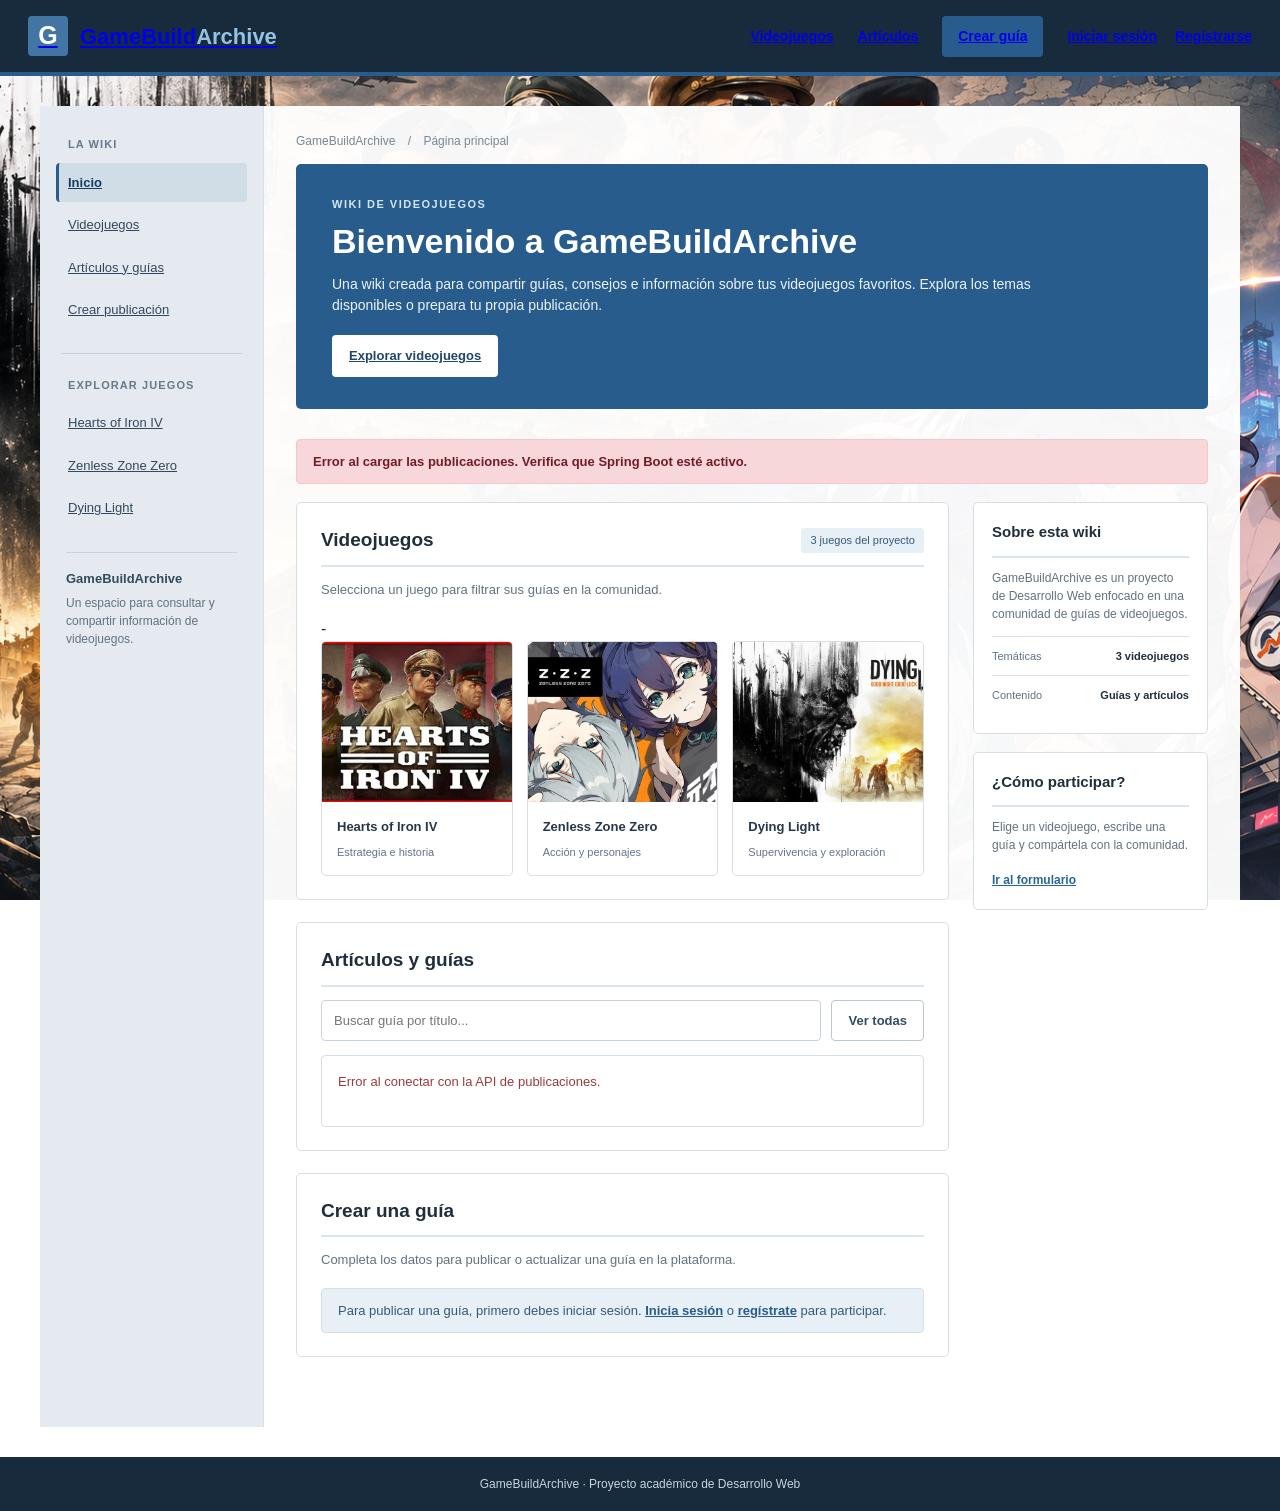
==== commit b5ce2f20: "Integración de login/registro" ====
--- a/frontend/index.html
+++ b/frontend/index.html
@@ -18,6 +18,7 @@
         <a href="#videojuegos">Videojuegos</a>
         <a href="#articulos">Artículos</a>
         <a class="enlace-contribuir" href="#crear-guia">Crear guía</a>
+        <span class="zona-sesion" id="zona-sesion"></span>
       </nav>
     </div>
   </header>
@@ -102,6 +103,9 @@
           <section class="seccion" id="crear-guia" aria-labelledby="titulo-crear">
             <div class="encabezado-seccion"><h2 id="titulo-crear">Crear una guía</h2></div>
             <p class="texto-secundario">Completa los datos para publicar o actualizar una guía en la plataforma.</p>
+            <div id="aviso-sesion" class="aviso-sesion" style="display:none">
+              Para publicar una guía, primero debes iniciar sesión. <a href="#login.html">Inicia sesión</a> o <a href="#registro.html">regístrate</a> para participar.
+            </div>
             <form class="formulario" id="form-publicacion" autocomplete="off">
               <input type="hidden" id="publicacion-id" value="">
               <div class="fila-campos">
@@ -146,6 +150,7 @@
   </div>
 
   <footer class="pie">GameBuildArchive · Proyecto académico de Desarrollo Web</footer>
+  <script src="js/auth.js"></script>
   <script src="js/app.js"></script>
 </body>
 </html>
--- a/frontend/css/styles.css
+++ b/frontend/css/styles.css
@@ -744,3 +744,80 @@
         align-items: flex-start;
     }
 }
+
+/* Sesión de usuario, login y registro */
+.zona-sesion {
+    display: flex;
+    align-items: center;
+    gap: 18px;
+}
+
+.zona-sesion a:hover {
+    text-decoration: underline;
+}
+
+.sesion-usuario {
+    color: #d2e5f5;
+    font-weight: normal;
+}
+
+.sesion-usuario strong {
+    color: #fff;
+}
+
+.boton-salir {
+    padding: 8px 14px;
+    background: transparent;
+    color: #fff;
+    font-size: 13px;
+    font-weight: bold;
+    border: 1px solid #4275a4;
+    border-radius: 4px;
+    cursor: pointer;
+}
+
+.boton-salir:hover {
+    background: var(--azul);
+}
+
+.estructura-simple {
+    grid-template-columns: minmax(0, 1fr);
+}
+
+.pagina-acceso {
+    max-width: 520px;
+    margin: 30px auto;
+}
+
+.pie-formulario {
+    margin: 18px 0 0;
+    color: var(--secundario);
+    font-size: 13px;
+}
+
+.pie-formulario a,
+.aviso-sesion a {
+    color: var(--azul);
+    font-weight: bold;
+}
+
+.pie-formulario a:hover,
+.aviso-sesion a:hover {
+    text-decoration: underline;
+}
+
+.aviso-sesion {
+    padding: 12px 16px;
+    background: #e7eff7;
+    color: #345a7a;
+    font-size: 13px;
+    border: 1px solid var(--borde);
+    border-radius: 4px;
+}
+
+.autor-articulo {
+    display: block;
+    margin-bottom: 6px;
+    color: var(--secundario);
+    font-size: 12px;
+}
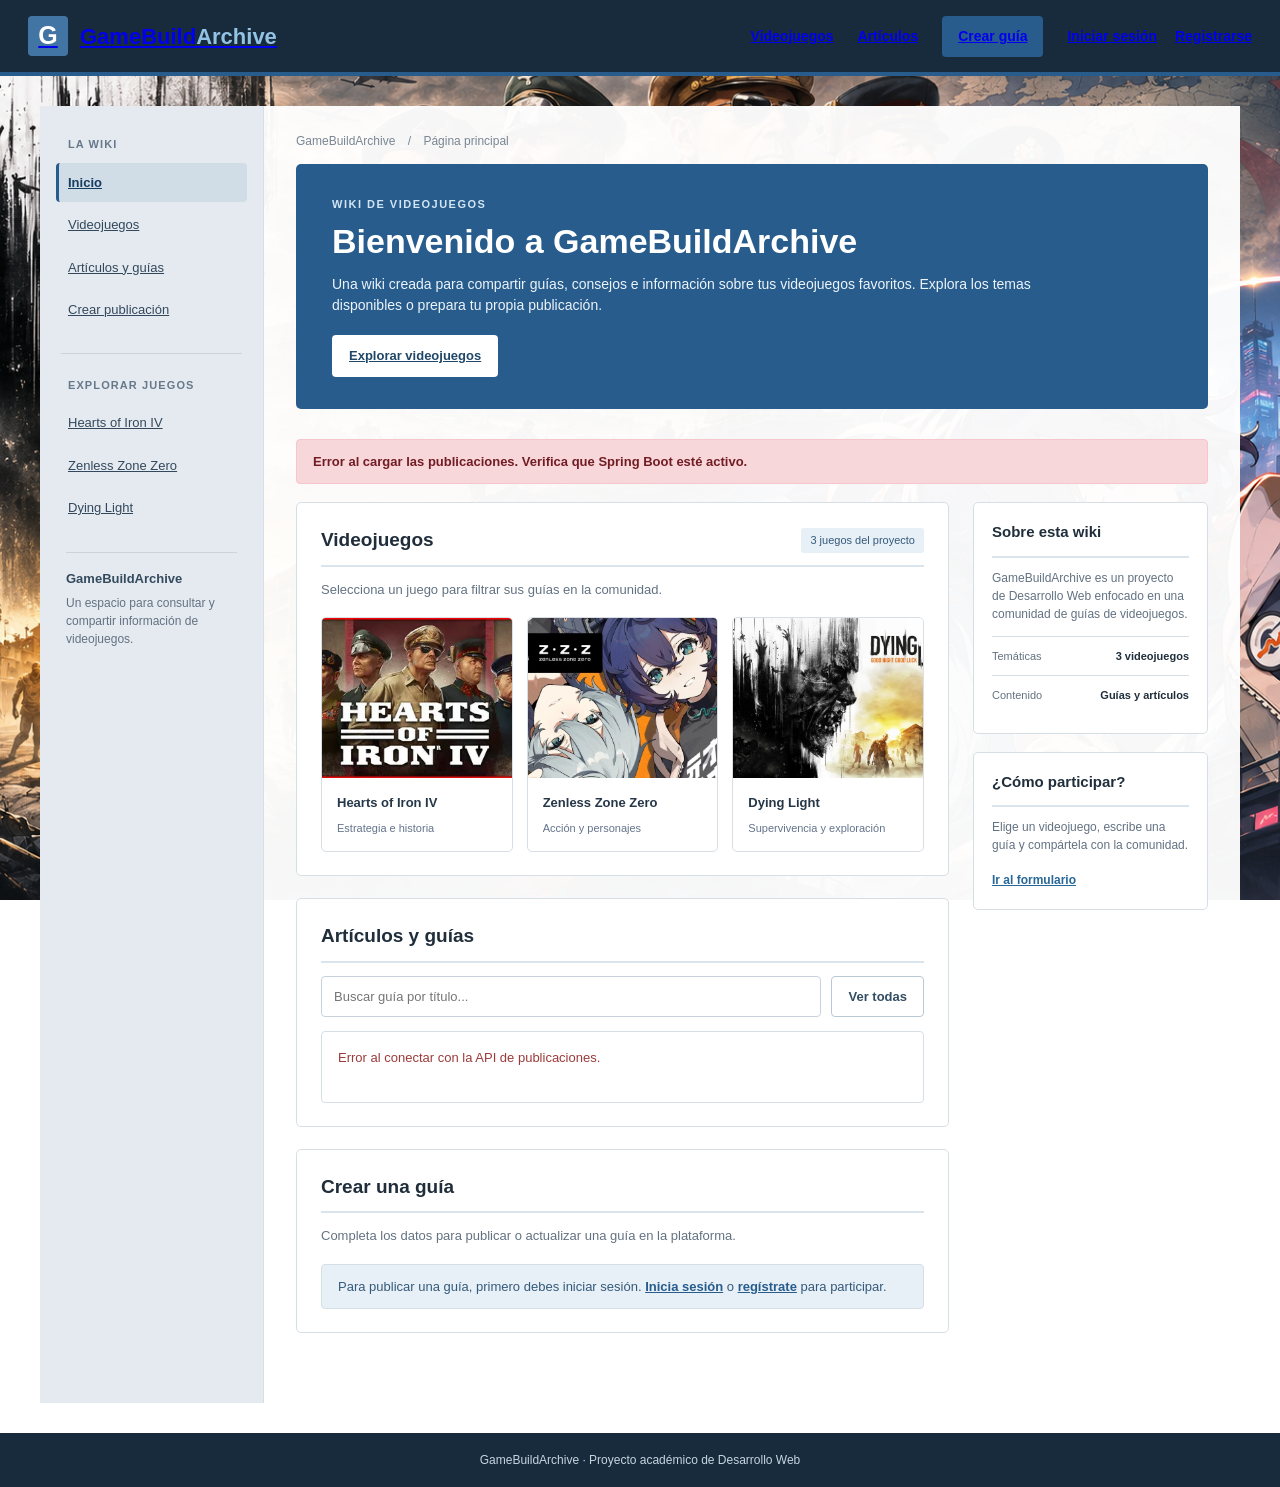
==== commit e73406ae: "Arreglando unos errores" ====
--- a/frontend/index.html
+++ b/frontend/index.html
@@ -65,7 +65,6 @@
               <span class="etiqueta-simple">3 juegos del proyecto</span>
             </div>
             <p class="texto-secundario">Selecciona un juego para filtrar sus guías en la comunidad.</p>
-            -
             <div class="tarjetas-juegos">
                 <a class="tarjeta-juego" href="#articulos" id="hoi4">
                     <img src="img/hoi4.jpg" alt="Hearts of Iron IV" class="imagen-juego">
@@ -104,8 +103,8 @@
             <div class="encabezado-seccion"><h2 id="titulo-crear">Crear una guía</h2></div>
             <p class="texto-secundario">Completa los datos para publicar o actualizar una guía en la plataforma.</p>
             <div id="aviso-sesion" class="aviso-sesion" style="display:none">
-              Para publicar una guía, primero debes iniciar sesión. <a href="#login.html">Inicia sesión</a> o <a href="#registro.html">regístrate</a> para participar.
-            </div>
+              Para publicar una guía, primero debes iniciar sesión. <a href="login.html">Inicia sesión</a> o <a href="registro.html">regístrate</a> para participar.
+            </div> 
             <form class="formulario" id="form-publicacion" autocomplete="off">
               <input type="hidden" id="publicacion-id" value="">
               <div class="fila-campos">
